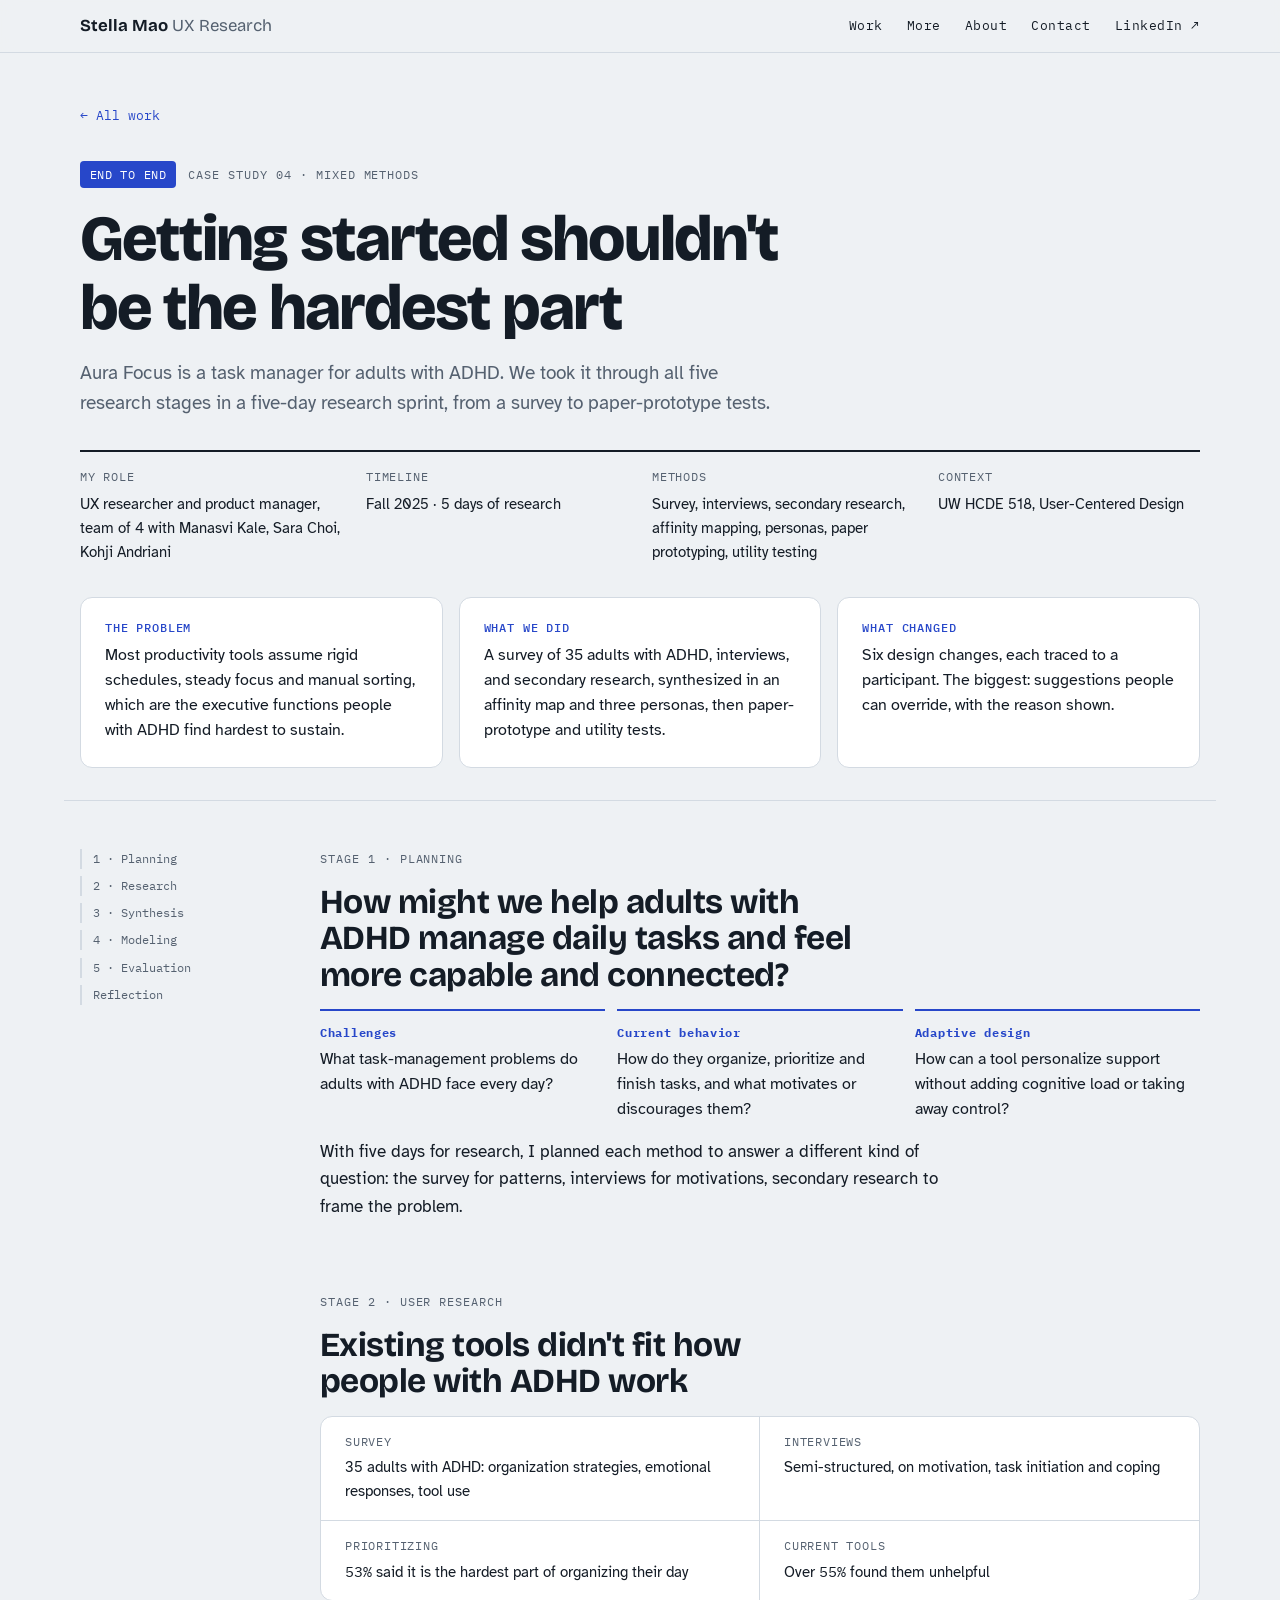
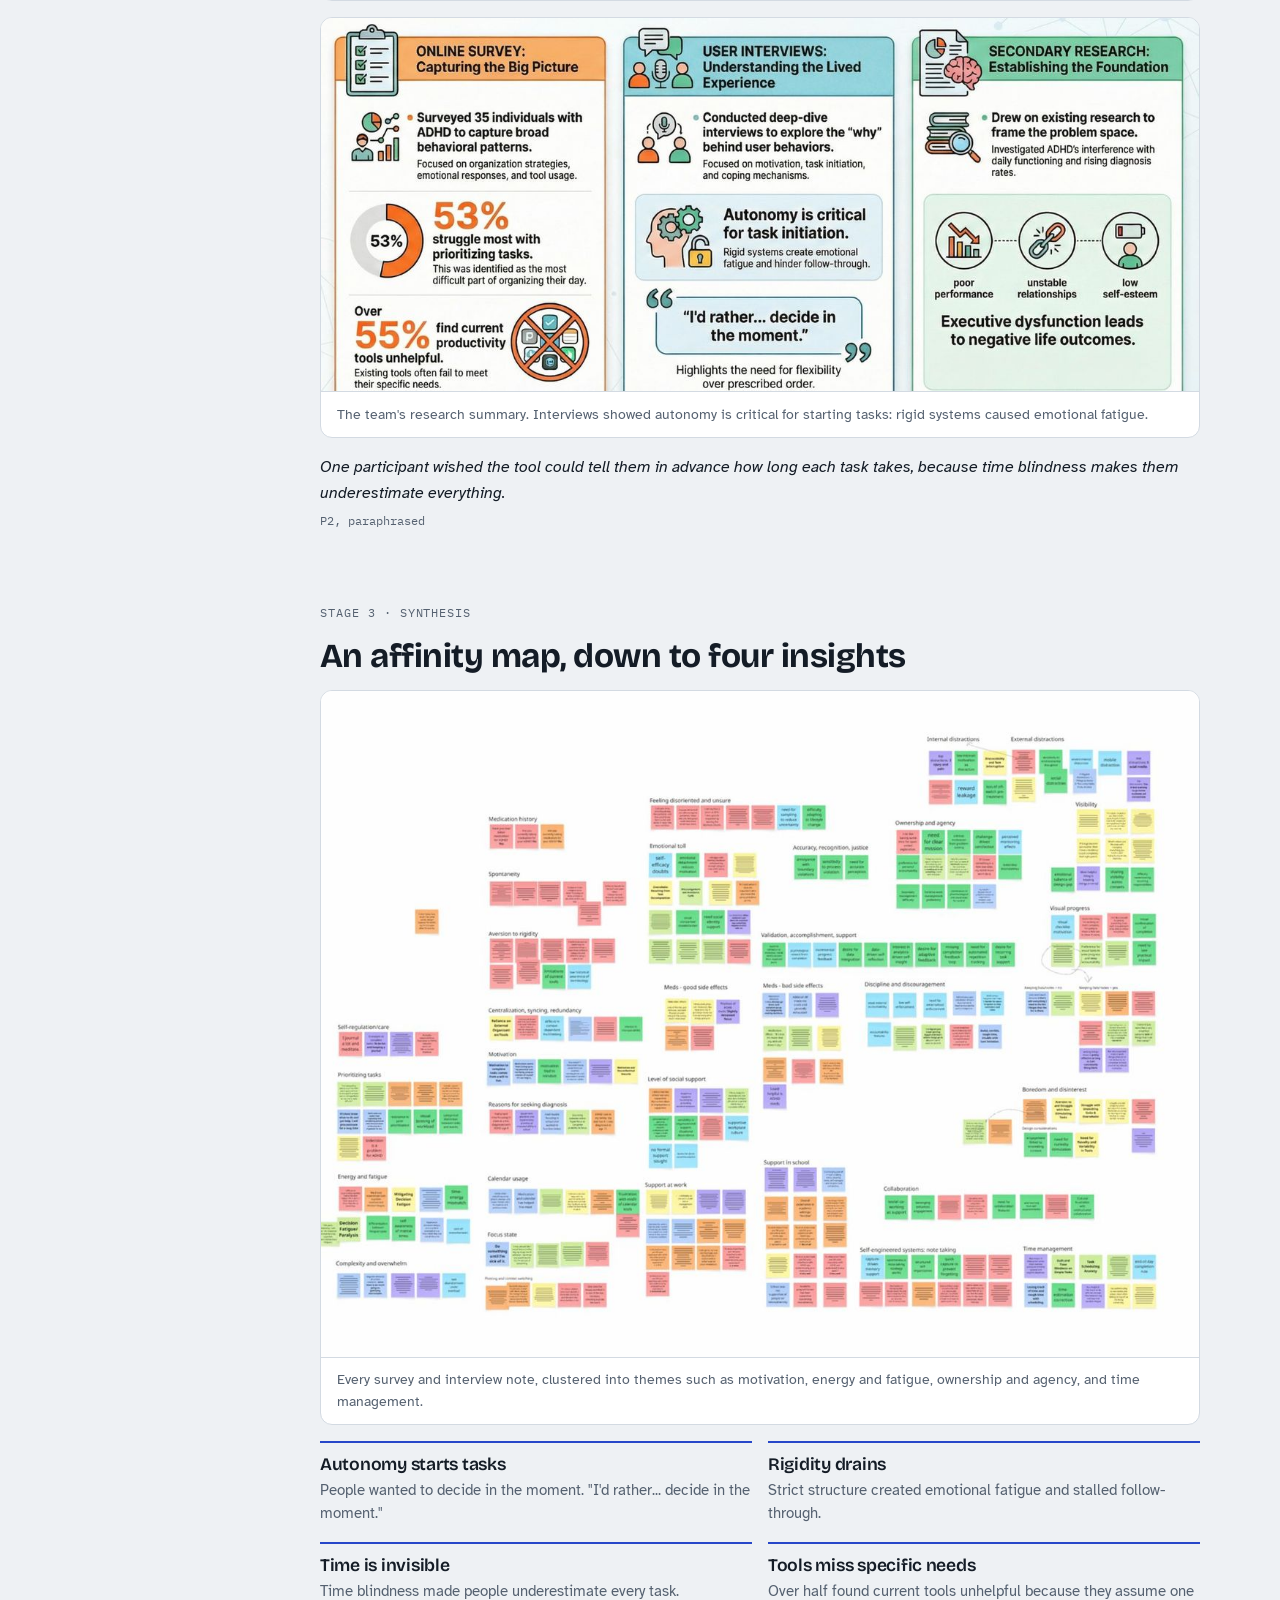
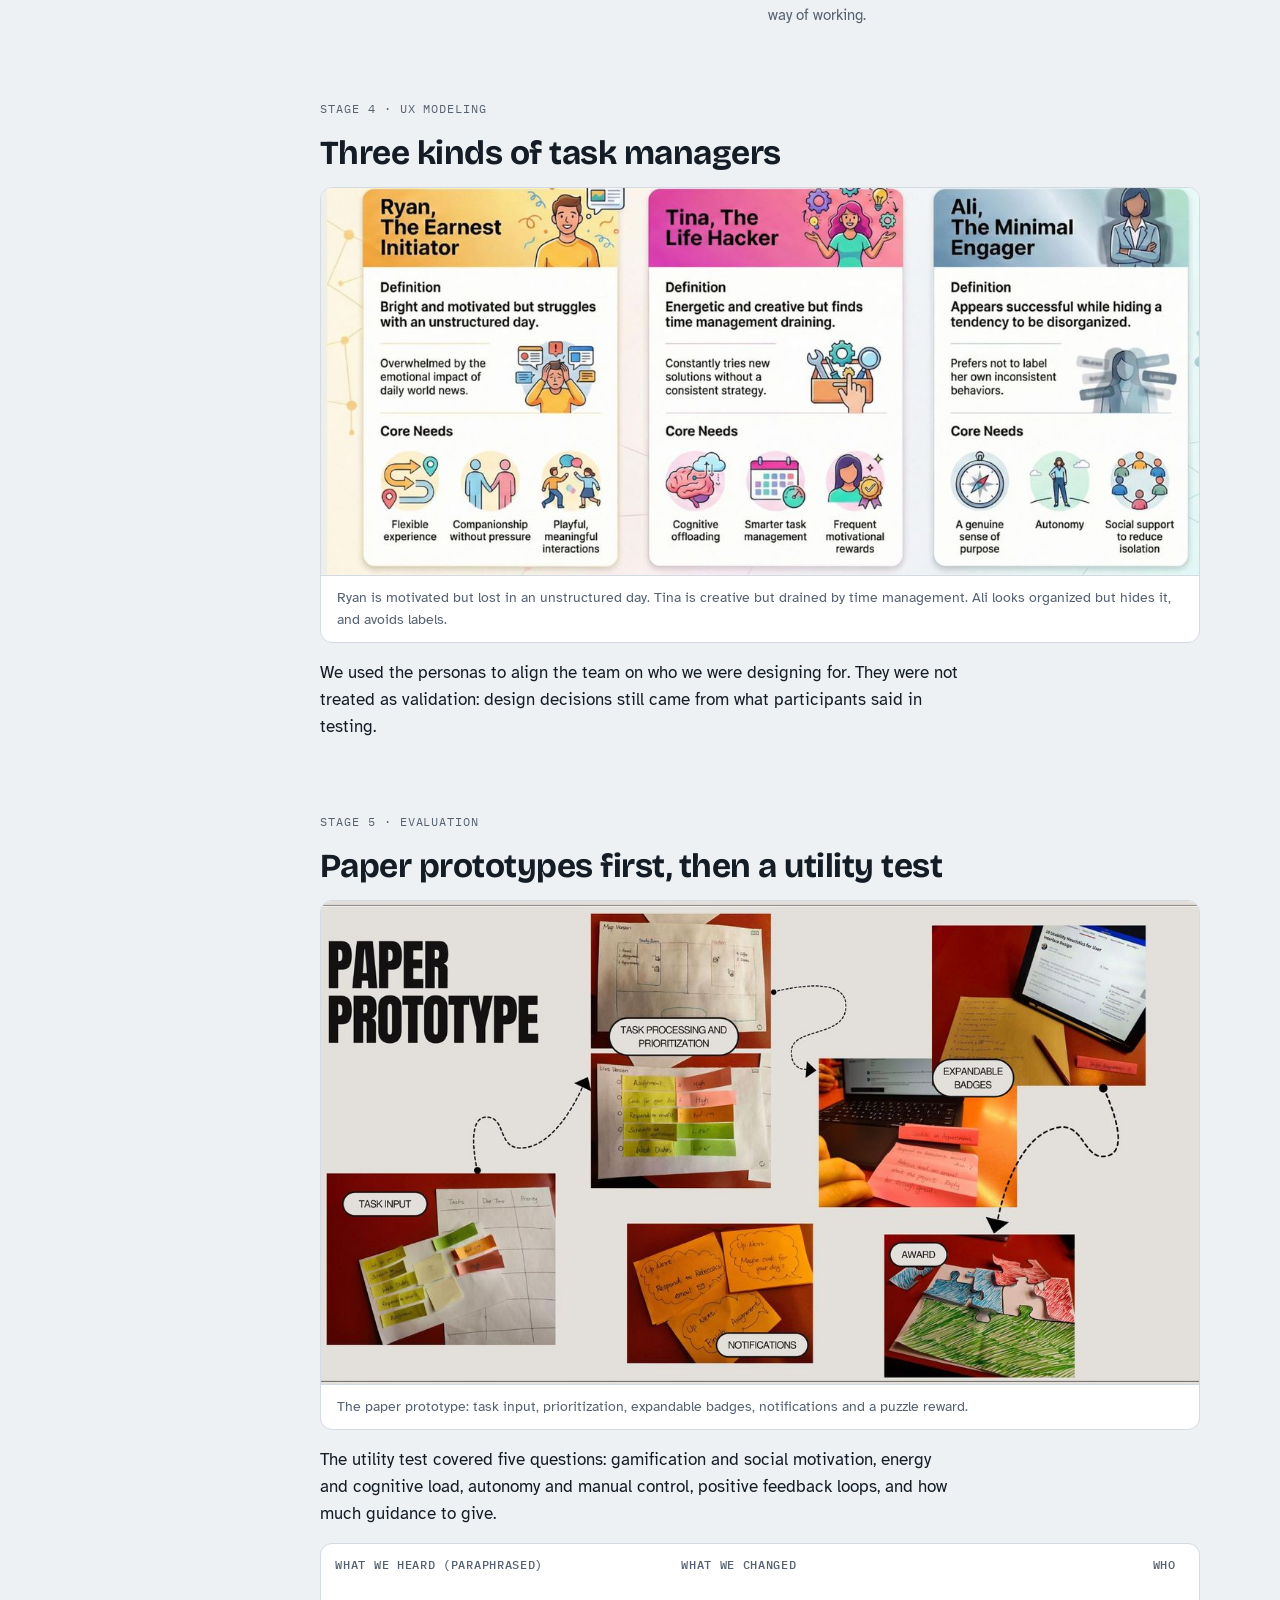
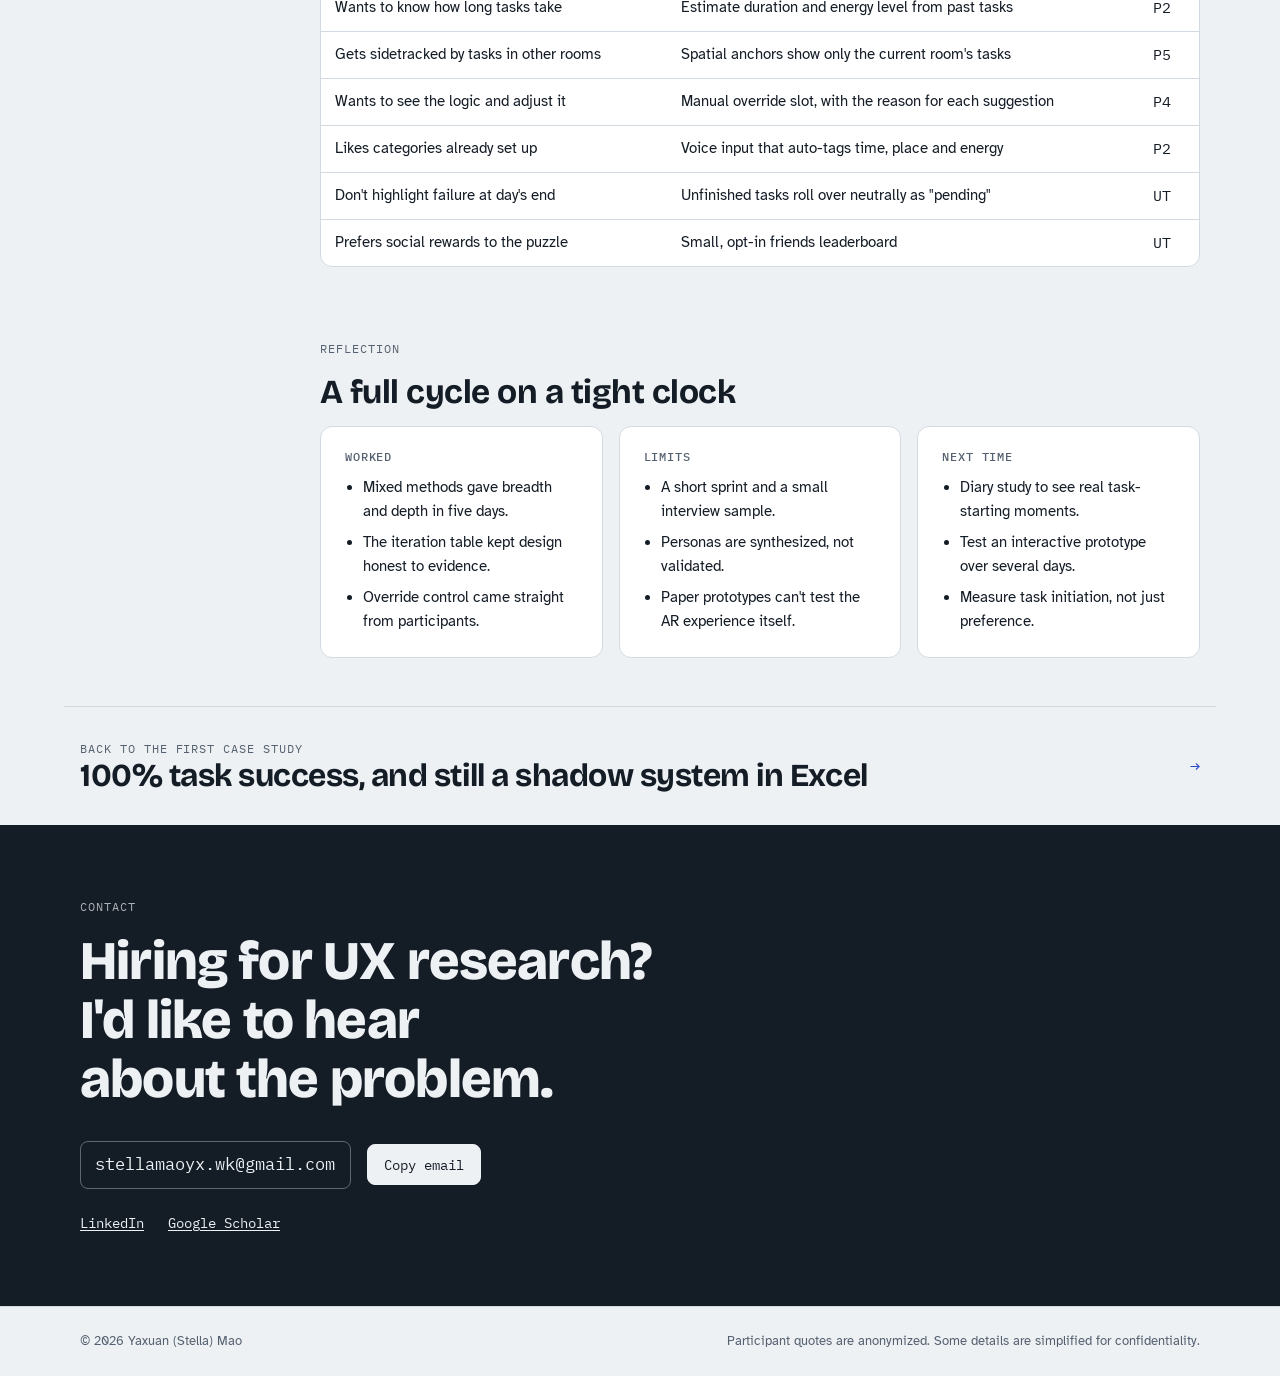
==== aura-focus.html @ 8f09160f "organize" ====
<!doctype html>
<html lang="en">
<head>
<meta charset="utf-8">
<meta name="viewport" content="width=device-width, initial-scale=1">
<title>Aura Focus · Stella Mao</title>
<meta name="description" content="An end-to-end research cycle for an ADHD task manager.">
<link rel="preconnect" href="https://fonts.googleapis.com">
<link rel="preconnect" href="https://fonts.gstatic.com" crossorigin>
<link rel="stylesheet" href="https://fonts.googleapis.com/css2?family=Bricolage+Grotesque:opsz,wght@12..96,400;12..96,600;12..96,700;12..96,800&family=Atkinson+Hyperlegible:ital,wght@0,400;0,700;1,400&family=IBM+Plex+Mono:wght@400;500&display=swap">
<link rel="stylesheet" href="css/style.css">
</head>
<body>
<header class="top">
  <div class="wrap">
    <a class="brand" href="index.html">Stella Mao <span>UX Research</span></a>
    <nav class="nav" aria-label="Primary">
      <a href="index.html#work">Work</a>
      <a href="index.html#more" class="hide-s">More</a>
      <a href="index.html#about">About</a>
      <a href="#contact">Contact</a>
      <a href="https://www.linkedin.com/in/yaxuan-stella-mao/" target="_blank" rel="noopener" class="hide-s">LinkedIn ↗</a>
    </nav>
  </div>
</header>

<main>
<article data-view="aura-focus">
  <header class="cs-hero wrap">
    <a class="back" href="index.html#work">← All work</a>
    <div class="kicker"><span class="tag">End to end</span><span class="label">Case study 04 · Mixed methods</span></div>
    <h1>Getting started shouldn't be the hardest part</h1>
    <p class="sub">Aura Focus is a task manager for adults with ADHD. We took it through all five research stages in a five-day research sprint, from a survey to paper-prototype tests.</p>
    <dl class="meta">
      <div><dt>My role</dt><dd>UX researcher and product manager, team of 4 with Manasvi Kale, Sara Choi, Kohji Andriani</dd></div>
      <div><dt>Timeline</dt><dd>Fall 2025 · 5 days of research</dd></div>
      <div><dt>Methods</dt><dd>Survey, interviews, secondary research, affinity mapping, personas, paper prototyping, utility testing</dd></div>
      <div><dt>Context</dt><dd>UW HCDE 518, User-Centered Design</dd></div>
    </dl>
    <div class="tldr">
      <div><h3>The problem</h3><p>Most productivity tools assume rigid schedules, steady focus and manual sorting, which are the executive functions people with ADHD find hardest to sustain.</p></div>
      <div><h3>What we did</h3><p>A survey of 35 adults with ADHD, interviews, and secondary research, synthesized in an affinity map and three personas, then paper-prototype and utility tests.</p></div>
      <div><h3>What changed</h3><p>Six design changes, each traced to a participant. The biggest: suggestions people can override, with the reason shown.</p></div>
    </div>
  </header>

  <div class="wrap cs-body">
    <nav class="toc" aria-label="Sections">
      <a href="#aura-plan">1 · Planning</a><a href="#aura-research">2 · Research</a><a href="#aura-synth">3 · Synthesis</a><a href="#aura-model">4 · Modeling</a><a href="#aura-eval">5 · Evaluation</a><a href="#aura-reflect">Reflection</a>
    </nav>
    <div class="cs-main">
      <section class="block" id="aura-plan">
        <p class="label">Stage 1 · Planning</p>
        <h2>How might we help adults with ADHD manage daily tasks and feel more capable and connected?</h2>
        <div class="rqs">
          <div class="rq"><b>Challenges</b>What task-management problems do adults with ADHD face every day?</div>
          <div class="rq"><b>Current behavior</b>How do they organize, prioritize and finish tasks, and what motivates or discourages them?</div>
          <div class="rq"><b>Adaptive design</b>How can a tool personalize support without adding cognitive load or taking away control?</div>
        </div>
        <div class="prose"><p>With five days for research, I planned each method to answer a different kind of question: the survey for patterns, interviews for motivations, secondary research to frame the problem.</p></div>
      </section>

      <section class="block" id="aura-research">
        <p class="label">Stage 2 · User research</p>
        <h2>Existing tools didn't fit how people with ADHD work</h2>
        <div class="spec">
          <div><dt>Survey</dt><dd>35 adults with ADHD: organization strategies, emotional responses, tool use</dd></div>
          <div><dt>Interviews</dt><dd>Semi-structured, on motivation, task initiation and coping</dd></div>
          <div><dt>Prioritizing</dt><dd><span class="mono tab">53%</span> said it is the hardest part of organizing their day</dd></div>
          <div><dt>Current tools</dt><dd>Over <span class="mono tab">55%</span> found them unhelpful</dd></div>
        </div>
        <figure class="photo"><img src="images/aura_insights.jpg" alt="Research summary panels for the online survey, user interviews and secondary research"><figcaption>The team's research summary. Interviews showed autonomy is critical for starting tasks: rigid systems caused emotional fatigue.</figcaption></figure>
        <blockquote>One participant wished the tool could tell them in advance how long each task takes, because time blindness makes them underestimate everything.<cite>P2, paraphrased</cite></blockquote>
      </section>

      <section class="block" id="aura-synth">
        <p class="label">Stage 3 · Synthesis</p>
        <h2>An affinity map, down to four insights</h2>
        <figure class="photo"><img src="images/aura_affinity.jpg" alt="Affinity map of color-coded sticky notes clustered into themes such as motivation, energy and fatigue, time management, ownership and agency"><figcaption>Every survey and interview note, clustered into themes such as motivation, energy and fatigue, ownership and agency, and time management.</figcaption></figure>
        <div class="impl">
          <div><h3>Autonomy starts tasks</h3><p>People wanted to decide in the moment. "I'd rather... decide in the moment."</p></div>
          <div><h3>Rigidity drains</h3><p>Strict structure created emotional fatigue and stalled follow-through.</p></div>
          <div><h3>Time is invisible</h3><p>Time blindness made people underestimate every task.</p></div>
          <div><h3>Tools miss specific needs</h3><p>Over half found current tools unhelpful because they assume one way of working.</p></div>
        </div>
      </section>

      <section class="block" id="aura-model">
        <p class="label">Stage 4 · UX modeling</p>
        <h2>Three kinds of task managers</h2>
        <figure class="photo"><img src="images/aura_personas.jpg" alt="Three personas: Ryan the Earnest Initiator, Tina the Life Hacker, Ali the Minimal Engager, each with core needs"><figcaption>Ryan is motivated but lost in an unstructured day. Tina is creative but drained by time management. Ali looks organized but hides it, and avoids labels.</figcaption></figure>
        <div class="prose"><p>We used the personas to align the team on who we were designing for. They were not treated as validation: design decisions still came from what participants said in testing.</p></div>
      </section>

      <section class="block" id="aura-eval">
        <p class="label">Stage 5 · Evaluation</p>
        <h2>Paper prototypes first, then a utility test</h2>
        <figure class="photo"><img src="images/aura_proto.jpg" alt="Paper prototype flow made of sticky notes: task input, prioritization, expandable badges, notifications and a puzzle reward"><figcaption>The paper prototype: task input, prioritization, expandable badges, notifications and a puzzle reward.</figcaption></figure>
        <div class="prose"><p>The utility test covered five questions: gamification and social motivation, energy and cognitive load, autonomy and manual control, positive feedback loops, and how much guidance to give.</p></div>
        <div class="table-scroll">
          <table class="recs">
            <thead><tr><th>What we heard (paraphrased)</th><th>What we changed</th><th>Who</th></tr></thead>
            <tbody>
              <tr><td>Wants to know how long tasks take</td><td>Estimate duration and energy level from past tasks</td><td class="mono">P2</td></tr>
              <tr><td>Gets sidetracked by tasks in other rooms</td><td>Spatial anchors show only the current room's tasks</td><td class="mono">P5</td></tr>
              <tr><td>Wants to see the logic and adjust it</td><td>Manual override slot, with the reason for each suggestion</td><td class="mono">P4</td></tr>
              <tr><td>Likes categories already set up</td><td>Voice input that auto-tags time, place and energy</td><td class="mono">P2</td></tr>
              <tr><td>Don't highlight failure at day's end</td><td>Unfinished tasks roll over neutrally as "pending"</td><td class="mono">UT</td></tr>
              <tr><td>Prefers social rewards to the puzzle</td><td>Small, opt-in friends leaderboard</td><td class="mono">UT</td></tr>
            </tbody>
          </table>
        </div>
      </section>

      <section class="block" id="aura-reflect">
        <p class="label">Reflection</p>
        <h2>A full cycle on a tight clock</h2>
        <div class="reflect">
          <div><h3>Worked</h3><ul><li>Mixed methods gave breadth and depth in five days.</li><li>The iteration table kept design honest to evidence.</li><li>Override control came straight from participants.</li></ul></div>
          <div><h3>Limits</h3><ul><li>A short sprint and a small interview sample.</li><li>Personas are synthesized, not validated.</li><li>Paper prototypes can't test the AR experience itself.</li></ul></div>
          <div><h3>Next time</h3><ul><li>Diary study to see real task-starting moments.</li><li>Test an interactive prototype over several days.</li><li>Measure task initiation, not just preference.</li></ul></div>
        </div>
      </section>
    </div>
  </div>
  <div class="next wrap"><a href="sage.html"><div><p class="label">Back to the first case study</p><h3>100% task success, and still a shadow system in Excel</h3></div><span class="arrow">→</span></a></div>
</article>
</main>

<section class="contact" id="contact">
  <div class="wrap">
    <p class="label" style="color:color-mix(in srgb,var(--paper) 70%,transparent)">Contact</p>
    <h2 style="margin-top:1rem">Hiring for UX research? I'd like to hear about the problem.</h2>
    <div class="row">
      <span class="email" id="email">stellamaoyx.wk@gmail.com</span>
      <button class="btn" id="copy" type="button">Copy email</button>
    </div>
    <div class="links">
      <a href="https://www.linkedin.com/in/yaxuan-stella-mao/" target="_blank" rel="noopener">LinkedIn</a>
      <a href="https://scholar.google.com/citations?user=OShCOa4AAAAJ&amp;hl" target="_blank" rel="noopener">Google Scholar</a>
    </div>
  </div>
</section>
<footer class="foot"><div class="wrap"><span>© 2026 Yaxuan (Stella) Mao</span><span>Participant quotes are anonymized. Some details are simplified for confidentiality.</span></div></footer>

<script src="js/main.js"></script>
</body>
</html>
---- css/style.css ----
/* Stella Mao UX Research portfolio styles */
body{margin:0}
img{max-width:100%}
[hidden]{display:none!important}
/* Layout: a field-research report. A cool paper ground, ink type, one cobalt accent for structure,
   a marigold "highlighter" reserved for evidence. Mono labels carry participant counts and stats. */
:root{
  --paper:#EEF1F4; --surface:#FFFFFF; --ink:#141C26; --muted:#556170; --line:#D3DAE2;
  --accent:#2747C9; --accent-soft:#E2E8FB; --hl:#F4BC45; --hl-soft:#FBEBC4;
  --sev-high:#BF3F2A; --sev-mid:#C9821A; --sev-low:#7A8696;
  --display:"Bricolage Grotesque", "Avenir Next", "Segoe UI", system-ui, sans-serif;
  --body:"Atkinson Hyperlegible", "Segoe UI", system-ui, -apple-system, sans-serif;
  --mono:"IBM Plex Mono", ui-monospace, "SF Mono", Menlo, Consolas, monospace;
  --s1:.25rem; --s2:.5rem; --s3:.75rem; --s4:1rem; --s5:1.5rem; --s6:2rem; --s7:3rem; --s8:4.5rem; --s9:6.5rem;
  --wrap:72rem; --measure:40rem;
}
@media (prefers-color-scheme: dark){:root:not([data-theme="light"]){
  --paper:#0E131A; --surface:#161E28; --ink:#E5EAF0; --muted:#9AA6B4; --line:#2A3542;
  --accent:#8EA4FF; --accent-soft:#1E2A4A; --hl:#E9B44D; --hl-soft:#3A3020;
  --sev-high:#F07A63; --sev-mid:#E7A74A; --sev-low:#8C98A8; color-scheme:dark;}}
:root[data-theme="dark"]{
  --paper:#0E131A; --surface:#161E28; --ink:#E5EAF0; --muted:#9AA6B4; --line:#2A3542;
  --accent:#8EA4FF; --accent-soft:#1E2A4A; --hl:#E9B44D; --hl-soft:#3A3020;
  --sev-high:#F07A63; --sev-mid:#E7A74A; --sev-low:#8C98A8; color-scheme:dark;}

*{box-sizing:border-box}
body{background:var(--paper);color:var(--ink);font-family:var(--body);font-size:1.0625rem;line-height:1.6;-webkit-font-smoothing:antialiased}
body::before{content:"";position:fixed;inset:0 0 auto;height:env(safe-area-inset-top,0px);z-index:10;background:var(--paper)}
a{color:var(--accent);text-underline-offset:.18em}
a:focus-visible,button:focus-visible{outline:3px solid var(--accent);outline-offset:3px;border-radius:4px}
h1,h2,h3,h4{font-family:var(--display);line-height:1.08;margin:0;text-wrap:balance;letter-spacing:-.015em}
p{margin:0}
.wrap{max-width:var(--wrap);margin-inline:auto;padding-left:max(16px,env(safe-area-inset-left,0px));padding-right:max(16px,env(safe-area-inset-right,0px))}
.label{font-family:var(--mono);font-size:.75rem;letter-spacing:.08em;text-transform:uppercase;color:var(--muted)}
.mono{font-family:var(--mono)}
.tab{font-variant-numeric:tabular-nums}
mark.hl{background:linear-gradient(transparent 55%,var(--hl-soft) 55%);color:inherit;padding:0 .1em}
mark.todo{background:var(--hl);color:#141C26;font-family:var(--mono);font-size:.8em;padding:.05em .35em;border-radius:3px}

/* Header */
.top{position:sticky;top:env(safe-area-inset-top,0px);z-index:9;background:color-mix(in srgb,var(--paper) 92%,transparent);backdrop-filter:blur(8px);border-bottom:1px solid var(--line)}
.top .wrap{display:flex;align-items:center;justify-content:space-between;gap:var(--s4);padding-block:.8rem}
.brand{font-family:var(--display);font-weight:700;font-size:1.05rem;color:var(--ink);text-decoration:none}
.brand span{color:var(--muted);font-weight:400}
.nav{display:flex;gap:var(--s5);flex-wrap:wrap}
.nav a{font-family:var(--mono);font-size:.8rem;color:var(--ink);text-decoration:none;letter-spacing:.04em}
.nav a:hover{color:var(--accent)}

/* Home hero */
.hero{padding-block:var(--s8) var(--s7)}
.hero-grid{display:grid;grid-template-columns:minmax(0,1.35fr) minmax(0,1fr);gap:var(--s7);align-items:end}
.hero h1{font-size:clamp(2.6rem,6.2vw,5.2rem);font-weight:800;letter-spacing:-.035em}
.hero h1 em{font-style:normal;color:var(--accent)}
.hero .lede{margin-top:var(--s5);font-size:1.2rem;max-width:36rem;color:var(--ink)}
.hero .status{margin-top:var(--s5);display:inline-flex;align-items:center;gap:.5rem;font-family:var(--mono);font-size:.8rem;padding:.35rem .7rem;border:1px solid var(--line);border-radius:999px;background:var(--surface)}
.hero .status i{width:.5rem;height:.5rem;border-radius:50%;background:#2F9E5B;display:inline-block}
.ledger{border-top:2px solid var(--ink)}
.ledger div{display:grid;grid-template-columns:5.2rem minmax(0,1fr);gap:var(--s4);padding-block:var(--s4);border-bottom:1px solid var(--line);align-items:baseline}
.ledger b{font-family:var(--display);font-size:2rem;font-weight:700;letter-spacing:-.03em;font-variant-numeric:tabular-nums}
.ledger p{font-size:.95rem;color:var(--muted)}
.ledger p strong{color:var(--ink);font-weight:700}

/* Section scaffolding */
.sec{padding-block:var(--s8)}
.sec-head{display:flex;justify-content:space-between;align-items:end;gap:var(--s5);flex-wrap:wrap;margin-bottom:var(--s6)}
.sec-head h2{font-size:clamp(1.8rem,3.4vw,2.6rem);font-weight:700}
.sec-head p{max-width:30rem;color:var(--muted)}

/* Case cards */
.cases{display:grid;gap:var(--s5)}
.case-card{display:grid;grid-template-columns:minmax(0,1fr) minmax(0,1.1fr);gap:0;background:var(--surface);border:1px solid var(--line);border-radius:14px;overflow:hidden;color:inherit;text-decoration:none;transition:border-color .2s, transform .2s}
.case-card:hover{border-color:var(--accent);transform:translateY(-2px)}
.case-card .viz{background:var(--accent-soft);padding:var(--s6);display:flex;align-items:center;justify-content:center;min-height:15rem}
.case-card .viz svg{width:100%;max-width:22rem;height:auto}
.case-card .txt{padding:var(--s6);display:flex;flex-direction:column;gap:var(--s3)}
.case-card h3{font-size:1.65rem;font-weight:700}
.case-card .hook{font-size:1.02rem}
.chips{display:flex;flex-wrap:wrap;gap:.4rem;margin-top:auto;padding-top:var(--s3)}
.chip{font-family:var(--mono);font-size:.72rem;padding:.2rem .55rem;border:1px solid var(--line);border-radius:999px;color:var(--muted);white-space:nowrap}
.case-card .go{font-family:var(--mono);font-size:.8rem;color:var(--accent)}

/* Methods matrix */
.matrix-scroll{overflow-x:auto;border:1px solid var(--line);border-radius:12px;background:var(--surface)}
table.matrix{border-collapse:collapse;width:100%;min-width:42rem;font-size:.92rem}
.matrix th,.matrix td{padding:.6rem .8rem;border-bottom:1px solid var(--line);text-align:left}
.matrix thead th{font-family:var(--mono);font-size:.72rem;letter-spacing:.06em;text-transform:uppercase;color:var(--muted);font-weight:500;vertical-align:bottom}
.matrix tbody th{font-weight:400}
.matrix td{text-align:center;width:7.5rem}
.matrix tr:last-child th,.matrix tr:last-child td{border-bottom:0}
.dot{display:inline-block;width:.8rem;height:.8rem;border-radius:50%;background:var(--accent)}
.dot.part{background:transparent;border:2px solid var(--accent)}
.matrix-key{display:flex;gap:var(--s5);margin-top:var(--s3);font-size:.85rem;color:var(--muted);flex-wrap:wrap}
.matrix-key span{display:inline-flex;align-items:center;gap:.4rem}

/* More work */
.more{display:grid;grid-template-columns:repeat(3,minmax(0,1fr));gap:var(--s4)}
.mw{background:var(--surface);border:1px solid var(--line);border-radius:12px;padding:var(--s5);display:flex;flex-direction:column;gap:var(--s2)}
.mw.has-img{padding:0;overflow:hidden}
.mw.has-img img{width:100%;aspect-ratio:16/10;object-fit:cover;display:block;border-bottom:1px solid var(--line)}
.mw.has-img .in{padding:var(--s5);display:flex;flex-direction:column;gap:var(--s2);flex:1}
.mw h3{font-size:1.15rem;font-weight:600}
.mw p{font-size:.93rem;color:var(--muted)}
.mw .stat{font-family:var(--mono);font-size:.78rem;color:var(--ink);margin-top:auto;padding-top:var(--s2)}

/* About */
.about{display:grid;grid-template-columns:minmax(0,1.2fr) minmax(0,1fr);gap:var(--s7)}
.about .prose p+p{margin-top:var(--s4)}
.facts{display:grid;gap:0;border-top:2px solid var(--ink)}
.facts div{display:grid;grid-template-columns:7.5rem minmax(0,1fr);gap:var(--s4);padding-block:.7rem;border-bottom:1px solid var(--line);font-size:.95rem}
.facts dt{font-family:var(--mono);font-size:.75rem;text-transform:uppercase;letter-spacing:.06em;color:var(--muted);padding-top:.15rem}
.facts dd{margin:0}

/* Contact */
.contact{background:var(--ink);color:var(--paper)}
.contact .wrap{padding-block:var(--s8)}
.contact h2{font-size:clamp(2rem,4.5vw,3.4rem);font-weight:800;max-width:40rem}
.contact .row{display:flex;flex-wrap:wrap;gap:var(--s4);align-items:center;margin-top:var(--s6)}
.email{font-family:var(--mono);font-size:1.05rem;user-select:all;padding:.6rem .9rem;border:1px solid color-mix(in srgb,var(--paper) 35%,transparent);border-radius:8px}
.btn{font-family:var(--mono);font-size:.85rem;padding:.65rem 1rem;border-radius:8px;border:1px solid var(--paper);background:var(--paper);color:var(--ink);cursor:pointer;text-decoration:none}
.btn.ghost{background:transparent;color:var(--paper)}
.contact .links{margin-top:var(--s5);display:flex;gap:var(--s5);flex-wrap:wrap}
.contact .links a{color:var(--paper);font-family:var(--mono);font-size:.85rem}

/* Case study pages */
.cs-hero{padding-block:var(--s7) var(--s6);border-bottom:1px solid var(--line)}
.back{font-family:var(--mono);font-size:.8rem;text-decoration:none}
.cs-hero .kicker{margin-top:var(--s6);display:flex;gap:var(--s3);align-items:center;flex-wrap:wrap}
.tag{font-family:var(--mono);font-size:.75rem;letter-spacing:.06em;text-transform:uppercase;padding:.25rem .6rem;border-radius:4px;background:var(--accent);color:var(--surface)}
.cs-hero h1{margin-top:var(--s4);font-size:clamp(2.2rem,5vw,4rem);font-weight:800;letter-spacing:-.03em;max-width:56rem}
.cs-hero .sub{margin-top:var(--s4);font-size:1.18rem;max-width:44rem;color:var(--muted)}
.meta{margin-top:var(--s6);display:grid;grid-template-columns:repeat(4,minmax(0,1fr));gap:var(--s5);border-top:2px solid var(--ink);padding-top:var(--s4)}
.meta dt{font-family:var(--mono);font-size:.72rem;text-transform:uppercase;letter-spacing:.07em;color:var(--muted)}
.meta dd{margin:.3rem 0 0;font-size:.95rem}

.tldr{display:grid;grid-template-columns:repeat(3,minmax(0,1fr));gap:var(--s4);margin-top:var(--s6)}
.tldr div{background:var(--surface);border:1px solid var(--line);border-radius:12px;padding:var(--s5)}
.tldr h3{font-family:var(--mono);font-size:.75rem;text-transform:uppercase;letter-spacing:.07em;color:var(--accent);font-weight:500;margin-bottom:var(--s2)}
.tldr p{font-size:.98rem}

.cs-body{display:grid;grid-template-columns:12rem minmax(0,1fr);gap:var(--s7);padding-block:var(--s7)}
.toc{position:sticky;top:calc(env(safe-area-inset-top,0px) + 5rem);align-self:start;display:flex;flex-direction:column;gap:.45rem}
.toc a{font-family:var(--mono);font-size:.78rem;color:var(--muted);text-decoration:none;padding-left:.7rem;border-left:2px solid var(--line)}
.toc a:hover{color:var(--accent);border-left-color:var(--accent)}
.cs-main{min-width:0;display:flex;flex-direction:column;gap:var(--s8)}
.block{display:flex;flex-direction:column;gap:var(--s4);scroll-margin-top:5rem}
.block > h2{font-size:clamp(1.55rem,2.8vw,2.1rem);font-weight:700;max-width:44rem}
.block .prose{max-width:var(--measure);display:flex;flex-direction:column;gap:var(--s4)}
.block .prose ul{margin:0;padding-left:1.2rem;display:flex;flex-direction:column;gap:.4rem}

.rqs{display:grid;grid-template-columns:repeat(auto-fit,minmax(min(100%,15rem),1fr));gap:var(--s3);counter-reset:rq}
.rq{border-top:2px solid var(--accent);padding-top:var(--s3);font-size:.98rem}
.rq b{display:block;font-family:var(--mono);font-size:.75rem;color:var(--accent);letter-spacing:.06em;margin-bottom:.3rem}

.spec{background:var(--surface);border:1px solid var(--line);border-radius:12px;display:grid;grid-template-columns:repeat(2,minmax(0,1fr))}
.spec div{padding:var(--s4) var(--s5);border-bottom:1px solid var(--line)}
.spec div:nth-child(odd){border-right:1px solid var(--line)}
.spec div:nth-last-child(-n+2){border-bottom:0}
.spec dt{font-family:var(--mono);font-size:.72rem;text-transform:uppercase;letter-spacing:.07em;color:var(--muted)}
.spec dd{margin:.25rem 0 0;font-size:.95rem}

.flow{display:flex;gap:0;flex-wrap:wrap;counter-reset:step}
.flow li{list-style:none;flex:1 1 9rem;min-width:0;padding:var(--s4);border:1px solid var(--line);background:var(--surface);margin:0 -1px -1px 0;font-size:.92rem;counter-increment:step}
.flow li::before{content:"Step " counter(step);display:block;font-family:var(--mono);font-size:.7rem;color:var(--accent);letter-spacing:.06em;text-transform:uppercase;margin-bottom:.3rem}
.flow{padding:0;margin:0}
.flow b{display:block;font-family:var(--display);font-size:1.02rem;margin-bottom:.2rem}

.finding{display:grid;grid-template-columns:minmax(0,1.3fr) minmax(0,1fr);gap:var(--s6);padding-block:var(--s5);border-top:1px solid var(--line)}
.finding:first-of-type{border-top:2px solid var(--ink)}
.finding h3{font-size:1.3rem;font-weight:600;margin-bottom:var(--s2)}
.finding .sev{display:inline-flex;align-items:center;gap:.4rem;font-family:var(--mono);font-size:.72rem;text-transform:uppercase;letter-spacing:.07em;margin-bottom:var(--s2)}
.sev i{width:.6rem;height:.6rem;border-radius:2px;display:inline-block}
.sev.high i{background:var(--sev-high)} .sev.high{color:var(--sev-high)}
.sev.mid i{background:var(--sev-mid)} .sev.mid{color:var(--sev-mid)}
.sev.low i{background:var(--sev-low)} .sev.low{color:var(--sev-low)}
.finding .rec{margin-top:var(--s3);font-size:.95rem;padding-left:var(--s3);border-left:3px solid var(--hl)}
.finding .rec b{font-family:var(--mono);font-size:.72rem;letter-spacing:.06em;text-transform:uppercase;display:block;color:var(--muted)}
.tally{display:flex;gap:.3rem;align-items:center;margin-bottom:var(--s3)}
.tally i{width:1.05rem;height:1.05rem;border-radius:50%;border:2px solid var(--ink);display:inline-block}
.tally i.on{background:var(--ink)}
.tally span{font-family:var(--mono);font-size:.8rem;margin-left:.4rem}
blockquote{margin:0;font-size:1.02rem;font-style:italic;color:var(--ink)}
blockquote cite{display:block;font-style:normal;font-family:var(--mono);font-size:.75rem;color:var(--muted);margin-top:.35rem}

.table-scroll{overflow-x:auto;border:1px solid var(--line);border-radius:12px;background:var(--surface)}
table.recs{border-collapse:collapse;width:100%;min-width:40rem;font-size:.92rem}
.recs th,.recs td{text-align:left;padding:.7rem .9rem;border-bottom:1px solid var(--line);vertical-align:top}
.recs thead th{font-family:var(--mono);font-size:.72rem;text-transform:uppercase;letter-spacing:.06em;color:var(--muted);font-weight:500}
.recs tr:last-child td,.recs tr:last-child th{border-bottom:0}
.process tbody th{text-align:left;font-family:var(--display);font-weight:600;font-size:1rem;white-space:nowrap;border-bottom:1px solid var(--line);padding:.7rem .9rem;vertical-align:top}
.stage-n{display:inline-grid;place-items:center;width:1.5rem;height:1.5rem;border-radius:50%;background:var(--accent);color:var(--surface);font-family:var(--mono);font-size:.75rem;margin-right:.5rem}

.callout{background:var(--ink);color:var(--paper);border-radius:14px;padding:var(--s6);display:grid;grid-template-columns:minmax(0,1fr) minmax(0,1.2fr);gap:var(--s6);align-items:center}
.callout .big{font-family:var(--display);font-size:clamp(1.5rem,3vw,2.2rem);font-weight:700;line-height:1.15}
.callout p{font-size:.98rem;opacity:.9}
.callout .label{color:color-mix(in srgb,var(--paper) 70%,transparent)}

.chart{background:var(--surface);border:1px solid var(--line);border-radius:12px;padding:var(--s5)}
.chart svg{width:100%;height:auto;display:block}
.chart figcaption{font-size:.85rem;color:var(--muted);margin-top:var(--s3)}
.charts{display:grid;grid-template-columns:repeat(2,minmax(0,1fr));gap:var(--s4)}
.chart h4{font-family:var(--body);font-size:1rem;font-weight:700;margin-bottom:var(--s2)}
.legend{display:flex;gap:var(--s4);font-size:.82rem;color:var(--muted);margin-bottom:var(--s2);flex-wrap:wrap}
.legend span{display:inline-flex;align-items:center;gap:.35rem}
.legend i{width:.8rem;height:.8rem;border-radius:2px;display:inline-block}

.photo{margin:0;background:var(--surface);border:1px solid var(--line);border-radius:12px;overflow:hidden}
.photo img{display:block;width:100%;height:auto}
.photo figcaption{font-size:.85rem;color:var(--muted);padding:.7rem 1rem;border-top:1px solid var(--line)}
.photo.white img{background:#fff}
.case-card .viz.img{padding:0;background:#fff;position:relative;min-height:16rem;overflow:hidden}
.case-card .viz.img img{position:absolute;inset:0;width:100%;height:100%;object-fit:cover;display:block}
.headshot{width:8.5rem;height:8.5rem;border-radius:50%;object-fit:cover;border:1px solid var(--line);margin-bottom:var(--s4)}
.svg-ink{fill:var(--ink)} .svg-muted{fill:var(--muted)} .svg-line{stroke:var(--line)} .svg-acc{fill:var(--accent)} .svg-hl{fill:var(--hl)}
.svg-text{font-family:var(--mono);font-size:12px;fill:var(--muted)}
.svg-text-ink{font-family:var(--mono);font-size:12px;fill:var(--ink)}

.stake{display:grid;grid-template-columns:repeat(3,minmax(0,1fr));gap:var(--s4)}
.stake div{background:var(--surface);border:1px solid var(--line);border-radius:12px;padding:var(--s5);display:flex;flex-direction:column;gap:var(--s3)}
.stake h3{font-size:1.3rem}
.stake .role{font-family:var(--mono);font-size:.72rem;letter-spacing:.06em;text-transform:uppercase;color:var(--accent)}
.stake dl{margin:0;display:flex;flex-direction:column;gap:var(--s3)}
.stake dt{font-family:var(--mono);font-size:.7rem;text-transform:uppercase;letter-spacing:.07em;color:var(--muted)}
.stake dd{margin:.15rem 0 0;font-size:.93rem}

.impl{display:grid;grid-template-columns:repeat(2,minmax(0,1fr));gap:var(--s4)}
.impl div{border-top:2px solid var(--accent);padding-top:var(--s3)}
.impl h3{font-size:1.1rem;font-weight:600;margin-bottom:.3rem}
.impl p{font-size:.93rem;color:var(--muted)}

.reflect{display:grid;grid-template-columns:repeat(3,minmax(0,1fr));gap:var(--s4)}
.reflect div{background:var(--surface);border:1px solid var(--line);border-radius:12px;padding:var(--s5)}
.reflect h3{font-family:var(--mono);font-size:.75rem;text-transform:uppercase;letter-spacing:.07em;color:var(--muted);font-weight:500;margin-bottom:var(--s3)}
.reflect ul{margin:0;padding-left:1.1rem;display:flex;flex-direction:column;gap:.45rem;font-size:.93rem}

.next{border-top:1px solid var(--line);padding-block:var(--s6)}
.next a{display:flex;justify-content:space-between;align-items:center;gap:var(--s4);text-decoration:none;color:var(--ink)}
.next h3{font-size:clamp(1.4rem,3vw,2rem)}
.next .arrow{font-family:var(--mono);color:var(--accent)}

footer.foot{border-top:1px solid var(--line)}
footer.foot .wrap{padding-block:var(--s5);display:flex;justify-content:space-between;gap:var(--s4);flex-wrap:wrap;font-size:.82rem;color:var(--muted)}

@media (max-width:900px){
  .hero-grid,.about,.case-card,.callout{grid-template-columns:minmax(0,1fr)}
  .more{grid-template-columns:repeat(2,minmax(0,1fr))}
  .cs-body{grid-template-columns:minmax(0,1fr)}
  .toc{display:none}
  .meta{grid-template-columns:repeat(2,minmax(0,1fr))}
  .finding,.charts{grid-template-columns:minmax(0,1fr)}
  .stake,.reflect,.tldr{grid-template-columns:minmax(0,1fr)}
}
@media (max-width:560px){
  .more,.impl,.spec{grid-template-columns:minmax(0,1fr)}
  .spec div{border-right:0!important}
  .spec div:nth-last-child(2){border-bottom:1px solid var(--line)}
  .nav{gap:var(--s4)}
  .nav a.hide-s{display:none}
  .brand span{display:none}
  .hero{padding-block:var(--s7) var(--s6)}
  .case-card .viz{min-height:11rem;padding:var(--s5)}
  .case-card .txt{padding:var(--s5)}
}
@media (prefers-reduced-motion:reduce){*{transition:none!important;scroll-behavior:auto!important}}
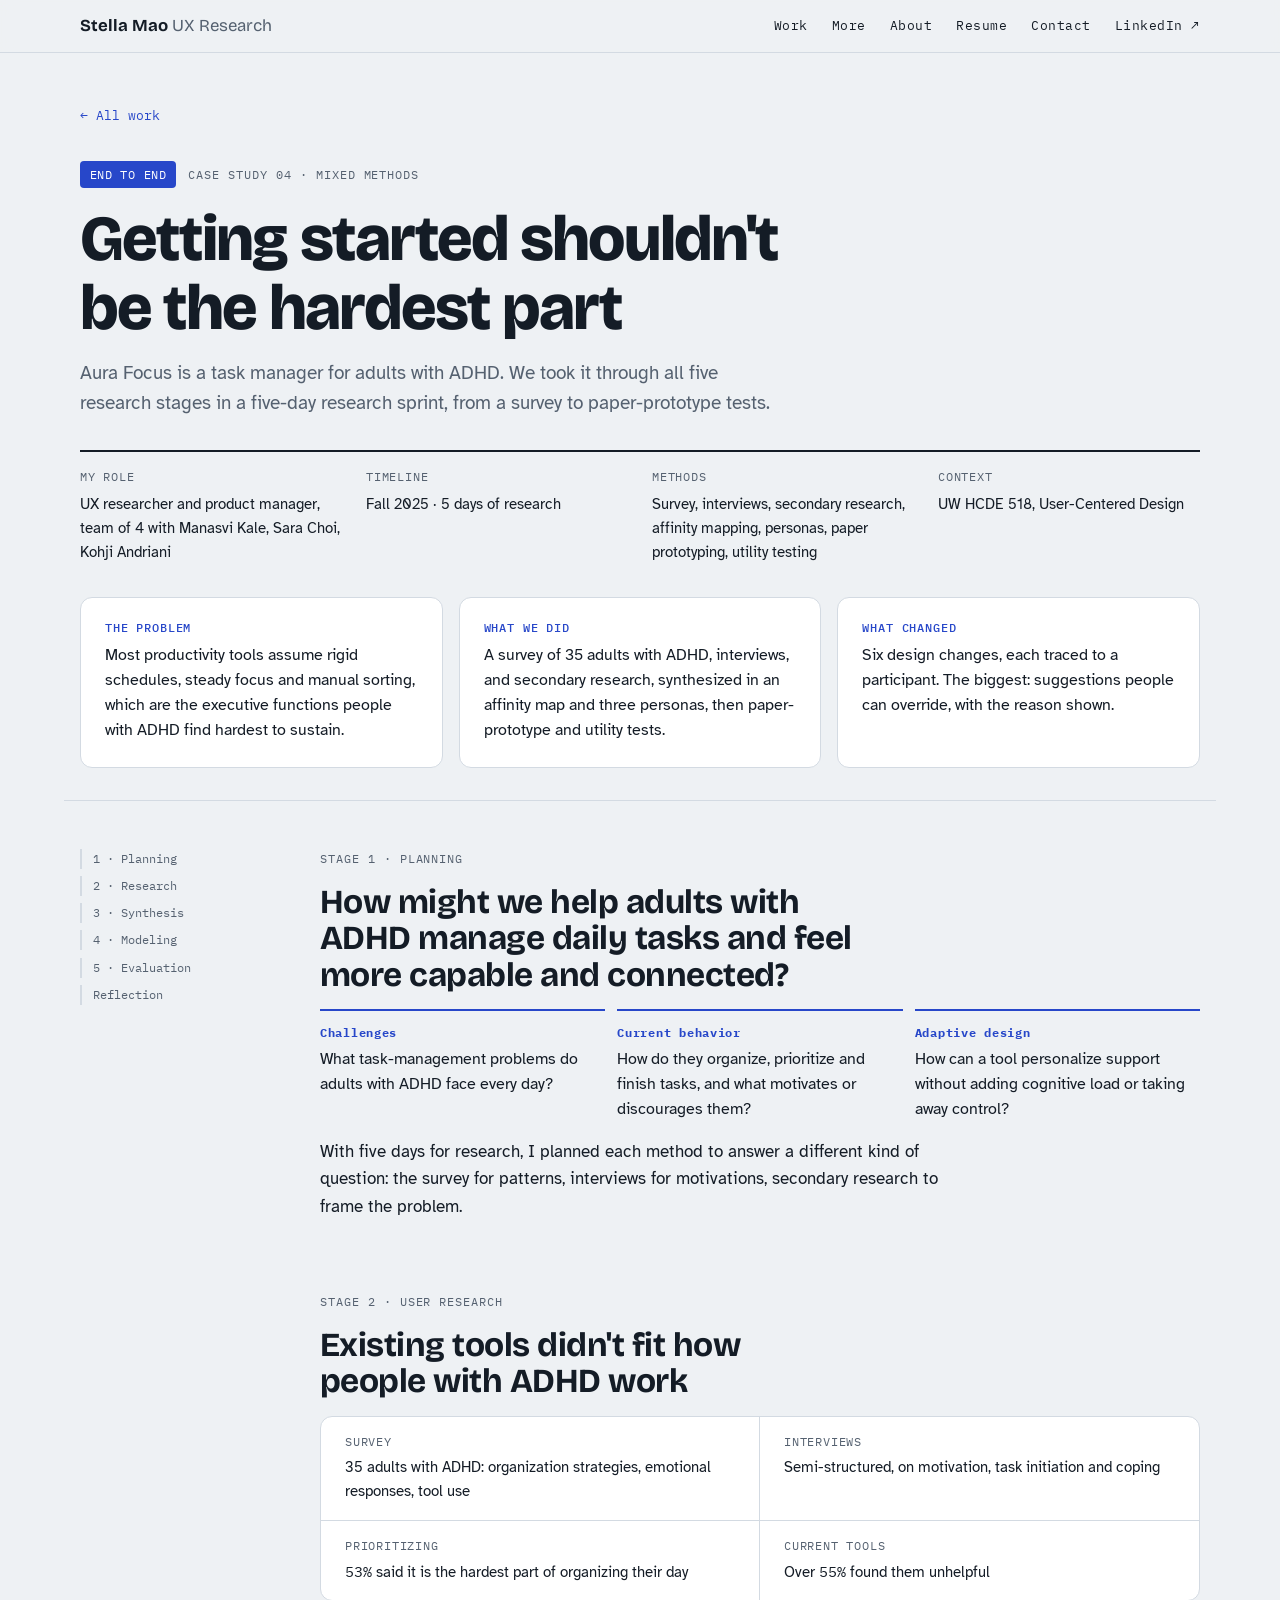
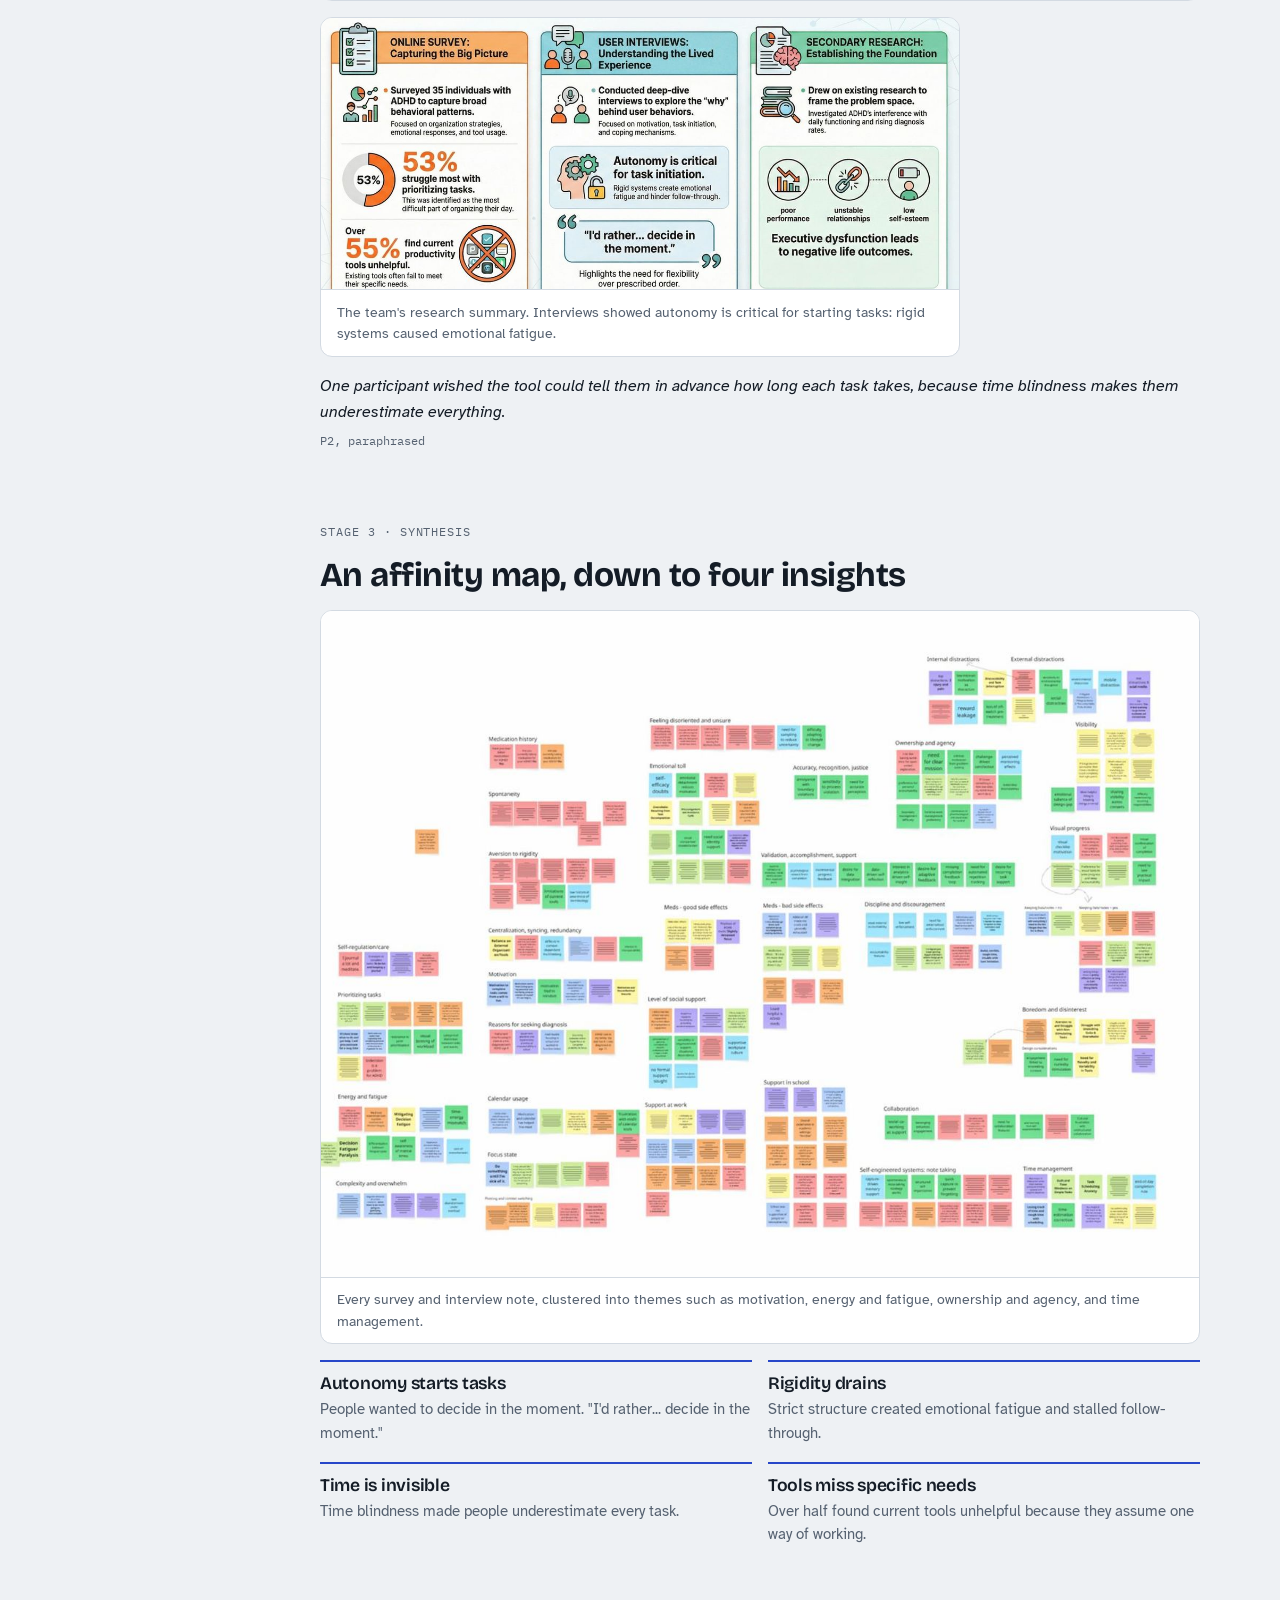
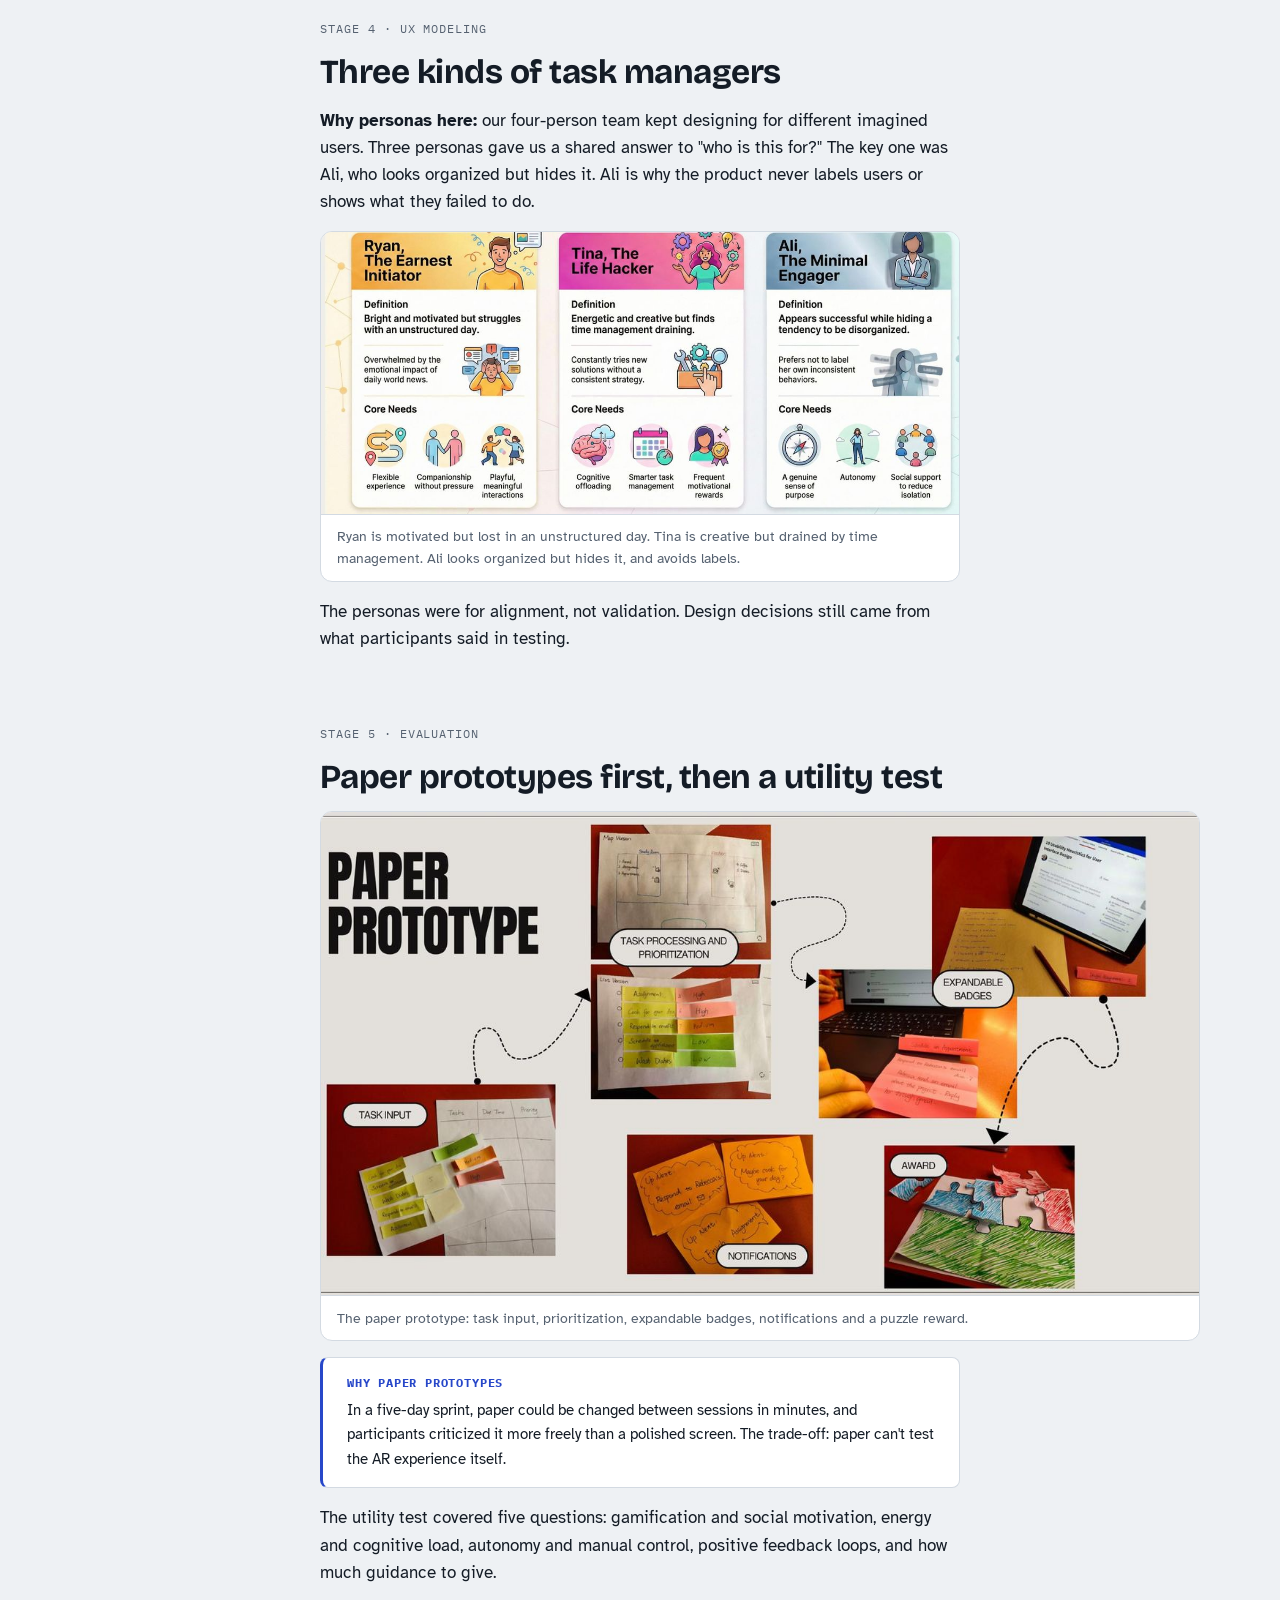
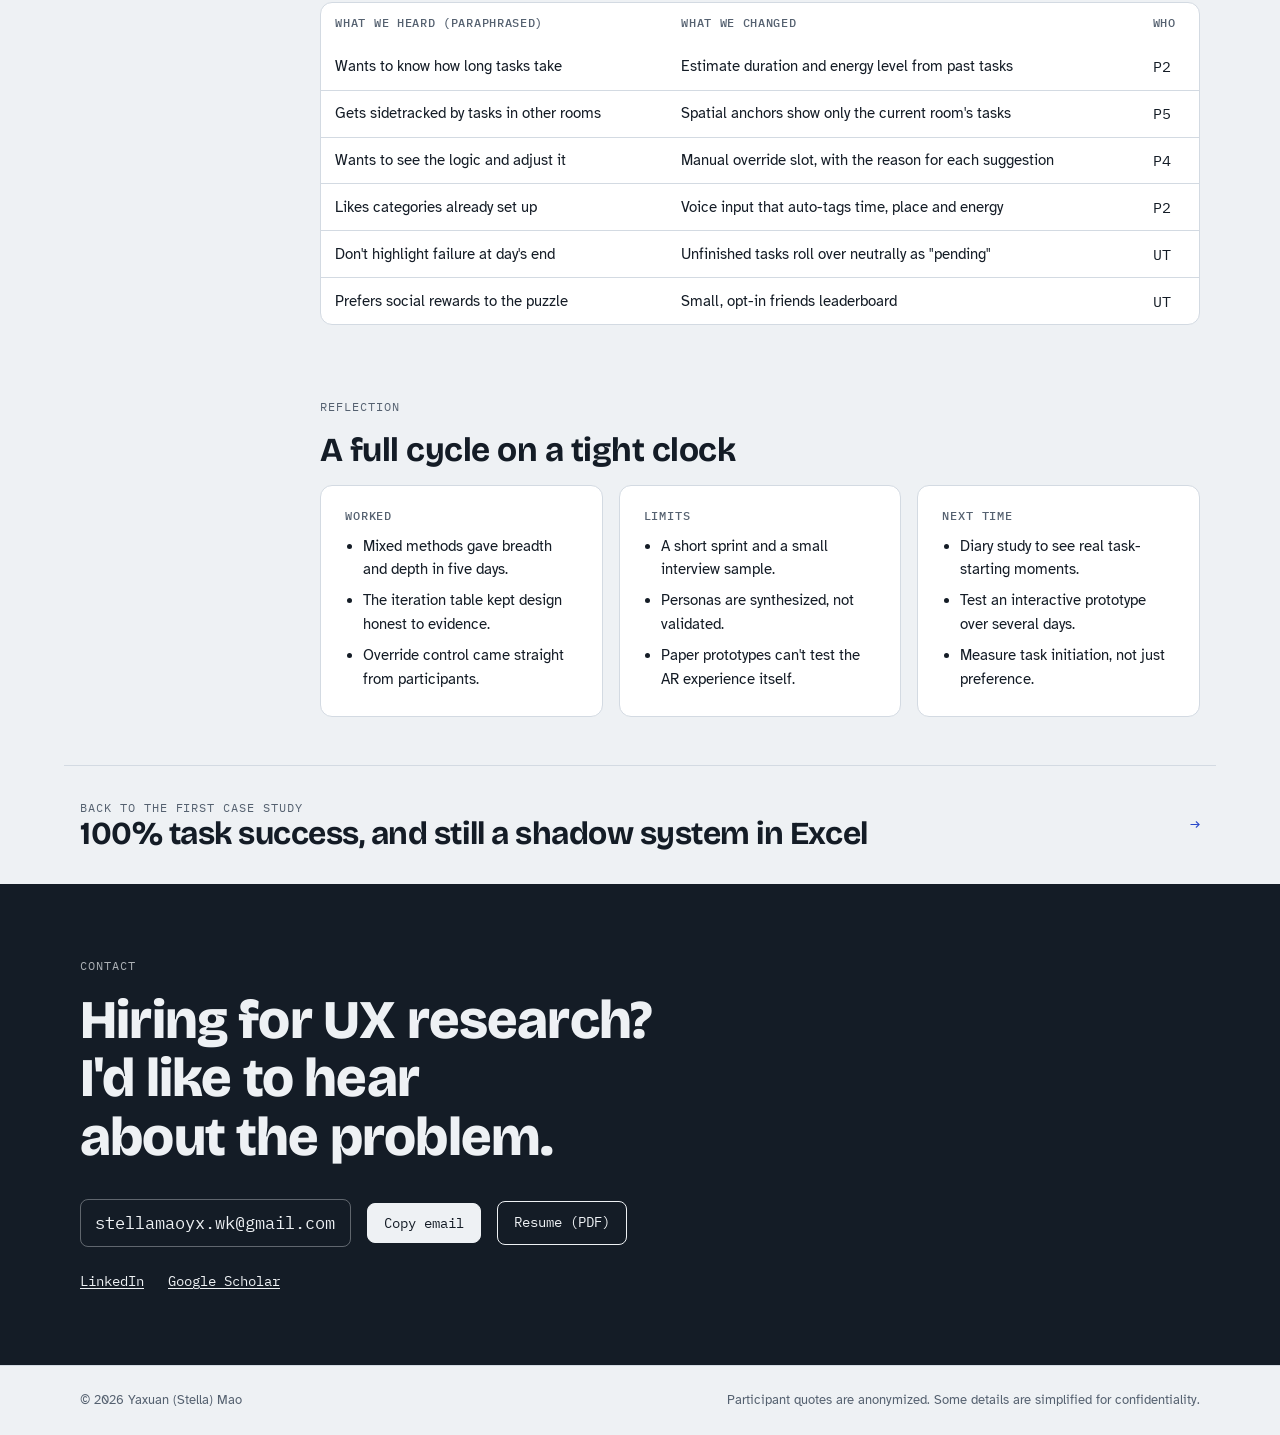
==== commit 6b4d5843: "Update portfolio: resume, SUS 52, research projects, domain tags" ====
--- a/aura-focus.html
+++ b/aura-focus.html
@@ -5,6 +5,15 @@
 <meta name="viewport" content="width=device-width, initial-scale=1">
 <title>Aura Focus · Stella Mao</title>
 <meta name="description" content="An end-to-end research cycle for an ADHD task manager.">
+<meta property="og:type" content="website">
+<meta property="og:title" content="Aura Focus · Stella Mao">
+<meta property="og:description" content="An end-to-end research cycle for an ADHD task manager.">
+<meta property="og:url" content="https://stellamaoyx.github.io/StellaPortfolio/aura-focus.html">
+<meta property="og:image" content="https://stellamaoyx.github.io/StellaPortfolio/images/og-thumbnail.png">
+<meta property="og:image:width" content="1200">
+<meta property="og:image:height" content="630">
+<meta name="twitter:card" content="summary_large_image">
+<meta name="twitter:image" content="https://stellamaoyx.github.io/StellaPortfolio/images/og-thumbnail.png">
 <link rel="preconnect" href="https://fonts.googleapis.com">
 <link rel="preconnect" href="https://fonts.gstatic.com" crossorigin>
 <link rel="stylesheet" href="https://fonts.googleapis.com/css2?family=Bricolage+Grotesque:opsz,wght@12..96,400;12..96,600;12..96,700;12..96,800&family=Atkinson+Hyperlegible:ital,wght@0,400;0,700;1,400&family=IBM+Plex+Mono:wght@400;500&display=swap">
@@ -18,6 +27,7 @@
       <a href="index.html#work">Work</a>
       <a href="index.html#more" class="hide-s">More</a>
       <a href="index.html#about">About</a>
+      <a href="StellaMao_Resume.pdf" target="_blank" rel="noopener">Resume</a>
       <a href="#contact">Contact</a>
       <a href="https://www.linkedin.com/in/yaxuan-stella-mao/" target="_blank" rel="noopener" class="hide-s">LinkedIn ↗</a>
     </nav>
@@ -69,7 +79,7 @@
           <div><dt>Prioritizing</dt><dd><span class="mono tab">53%</span> said it is the hardest part of organizing their day</dd></div>
           <div><dt>Current tools</dt><dd>Over <span class="mono tab">55%</span> found them unhelpful</dd></div>
         </div>
-        <figure class="photo"><img src="images/aura_insights.jpg" alt="Research summary panels for the online survey, user interviews and secondary research"><figcaption>The team's research summary. Interviews showed autonomy is critical for starting tasks: rigid systems caused emotional fatigue.</figcaption></figure>
+        <figure class="photo small"><img src="images/aura_insights.jpg" alt="Research summary panels for the online survey, user interviews and secondary research"><figcaption>The team's research summary. Interviews showed autonomy is critical for starting tasks: rigid systems caused emotional fatigue.</figcaption></figure>
         <blockquote>One participant wished the tool could tell them in advance how long each task takes, because time blindness makes them underestimate everything.<cite>P2, paraphrased</cite></blockquote>
       </section>
 
@@ -88,14 +98,16 @@
       <section class="block" id="aura-model">
         <p class="label">Stage 4 · UX modeling</p>
         <h2>Three kinds of task managers</h2>
-        <figure class="photo"><img src="images/aura_personas.jpg" alt="Three personas: Ryan the Earnest Initiator, Tina the Life Hacker, Ali the Minimal Engager, each with core needs"><figcaption>Ryan is motivated but lost in an unstructured day. Tina is creative but drained by time management. Ali looks organized but hides it, and avoids labels.</figcaption></figure>
-        <div class="prose"><p>We used the personas to align the team on who we were designing for. They were not treated as validation: design decisions still came from what participants said in testing.</p></div>
+        <div class="prose"><p><strong>Why personas here:</strong> our four-person team kept designing for different imagined users. Three personas gave us a shared answer to "who is this for?" The key one was Ali, who looks organized but hides it. Ali is why the product never labels users or shows what they failed to do.</p></div>
+        <figure class="photo small"><img src="images/aura_personas.jpg" alt="Three personas: Ryan the Earnest Initiator, Tina the Life Hacker, Ali the Minimal Engager, each with core needs"><figcaption>Ryan is motivated but lost in an unstructured day. Tina is creative but drained by time management. Ali looks organized but hides it, and avoids labels.</figcaption></figure>
+        <div class="prose"><p>The personas were for alignment, not validation. Design decisions still came from what participants said in testing.</p></div>
       </section>
 
       <section class="block" id="aura-eval">
         <p class="label">Stage 5 · Evaluation</p>
         <h2>Paper prototypes first, then a utility test</h2>
         <figure class="photo"><img src="images/aura_proto.jpg" alt="Paper prototype flow made of sticky notes: task input, prioritization, expandable badges, notifications and a puzzle reward"><figcaption>The paper prototype: task input, prioritization, expandable badges, notifications and a puzzle reward.</figcaption></figure>
+        <div class="why"><b>Why paper prototypes</b>In a five-day sprint, paper could be changed between sessions in minutes, and participants criticized it more freely than a polished screen. The trade-off: paper can't test the AR experience itself.</div>
         <div class="prose"><p>The utility test covered five questions: gamification and social motivation, energy and cognitive load, autonomy and manual control, positive feedback loops, and how much guidance to give.</p></div>
         <div class="table-scroll">
           <table class="recs">
@@ -134,6 +146,7 @@
     <div class="row">
       <span class="email" id="email">stellamaoyx.wk@gmail.com</span>
       <button class="btn" id="copy" type="button">Copy email</button>
+      <a class="btn ghost" href="StellaMao_Resume.pdf" target="_blank" rel="noopener">Resume (PDF)</a>
     </div>
     <div class="links">
       <a href="https://www.linkedin.com/in/yaxuan-stella-mao/" target="_blank" rel="noopener">LinkedIn</a>
--- a/css/style.css
+++ b/css/style.css
@@ -76,6 +76,20 @@
 .case-card h3{font-size:1.65rem;font-weight:700}
 .case-card .hook{font-size:1.02rem}
 .chips{display:flex;flex-wrap:wrap;gap:.4rem;margin-top:auto;padding-top:var(--s3)}
+.chip.domain{border-color:var(--accent);color:var(--accent);background:var(--accent-soft)}
+.photo.small{max-width:40rem}
+.why{background:var(--surface);border:1px solid var(--line);border-left:3px solid var(--accent);border-radius:8px;padding:var(--s4) var(--s5);max-width:var(--measure);font-size:.96rem}
+.why b{display:block;font-family:var(--mono);font-size:.72rem;letter-spacing:.07em;text-transform:uppercase;color:var(--accent);margin-bottom:.3rem}
+.chain{display:grid;grid-template-columns:repeat(3,minmax(0,1fr));gap:0;border:1px solid var(--line);border-radius:12px;overflow:hidden;background:var(--surface)}
+.chain div{padding:var(--s4) var(--s5);border-right:1px solid var(--line)}
+.chain div:last-child{border-right:0}
+.chain b{display:block;font-family:var(--mono);font-size:.72rem;letter-spacing:.07em;text-transform:uppercase;color:var(--muted);margin-bottom:.3rem}
+.chain p{font-size:.95rem}
+.tenets{margin-top:var(--s5);display:flex;flex-direction:column;gap:var(--s3)}
+.tenets div{border-left:3px solid var(--accent);padding-left:var(--s3)}
+.tenets h3{font-size:1.05rem;font-weight:600}
+.tenets p{font-size:.93rem;color:var(--muted)}
+@media (max-width:700px){.chain{grid-template-columns:minmax(0,1fr)}.chain div{border-right:0;border-bottom:1px solid var(--line)}.chain div:last-child{border-bottom:0}}
 .chip{font-family:var(--mono);font-size:.72rem;padding:.2rem .55rem;border:1px solid var(--line);border-radius:999px;color:var(--muted);white-space:nowrap}
 .case-card .go{font-family:var(--mono);font-size:.8rem;color:var(--accent)}
 
@@ -105,7 +119,7 @@
 /* About */
 .about{display:grid;grid-template-columns:minmax(0,1.2fr) minmax(0,1fr);gap:var(--s7)}
 .about .prose p+p{margin-top:var(--s4)}
-.facts{display:grid;gap:0;border-top:2px solid var(--ink)}
+.facts{display:grid;gap:0;border-top:2px solid var(--ink);align-content:start;align-self:start}
 .facts div{display:grid;grid-template-columns:7.5rem minmax(0,1fr);gap:var(--s4);padding-block:.7rem;border-bottom:1px solid var(--line);font-size:.95rem}
 .facts dt{font-family:var(--mono);font-size:.75rem;text-transform:uppercase;letter-spacing:.06em;color:var(--muted);padding-top:.15rem}
 .facts dd{margin:0}
